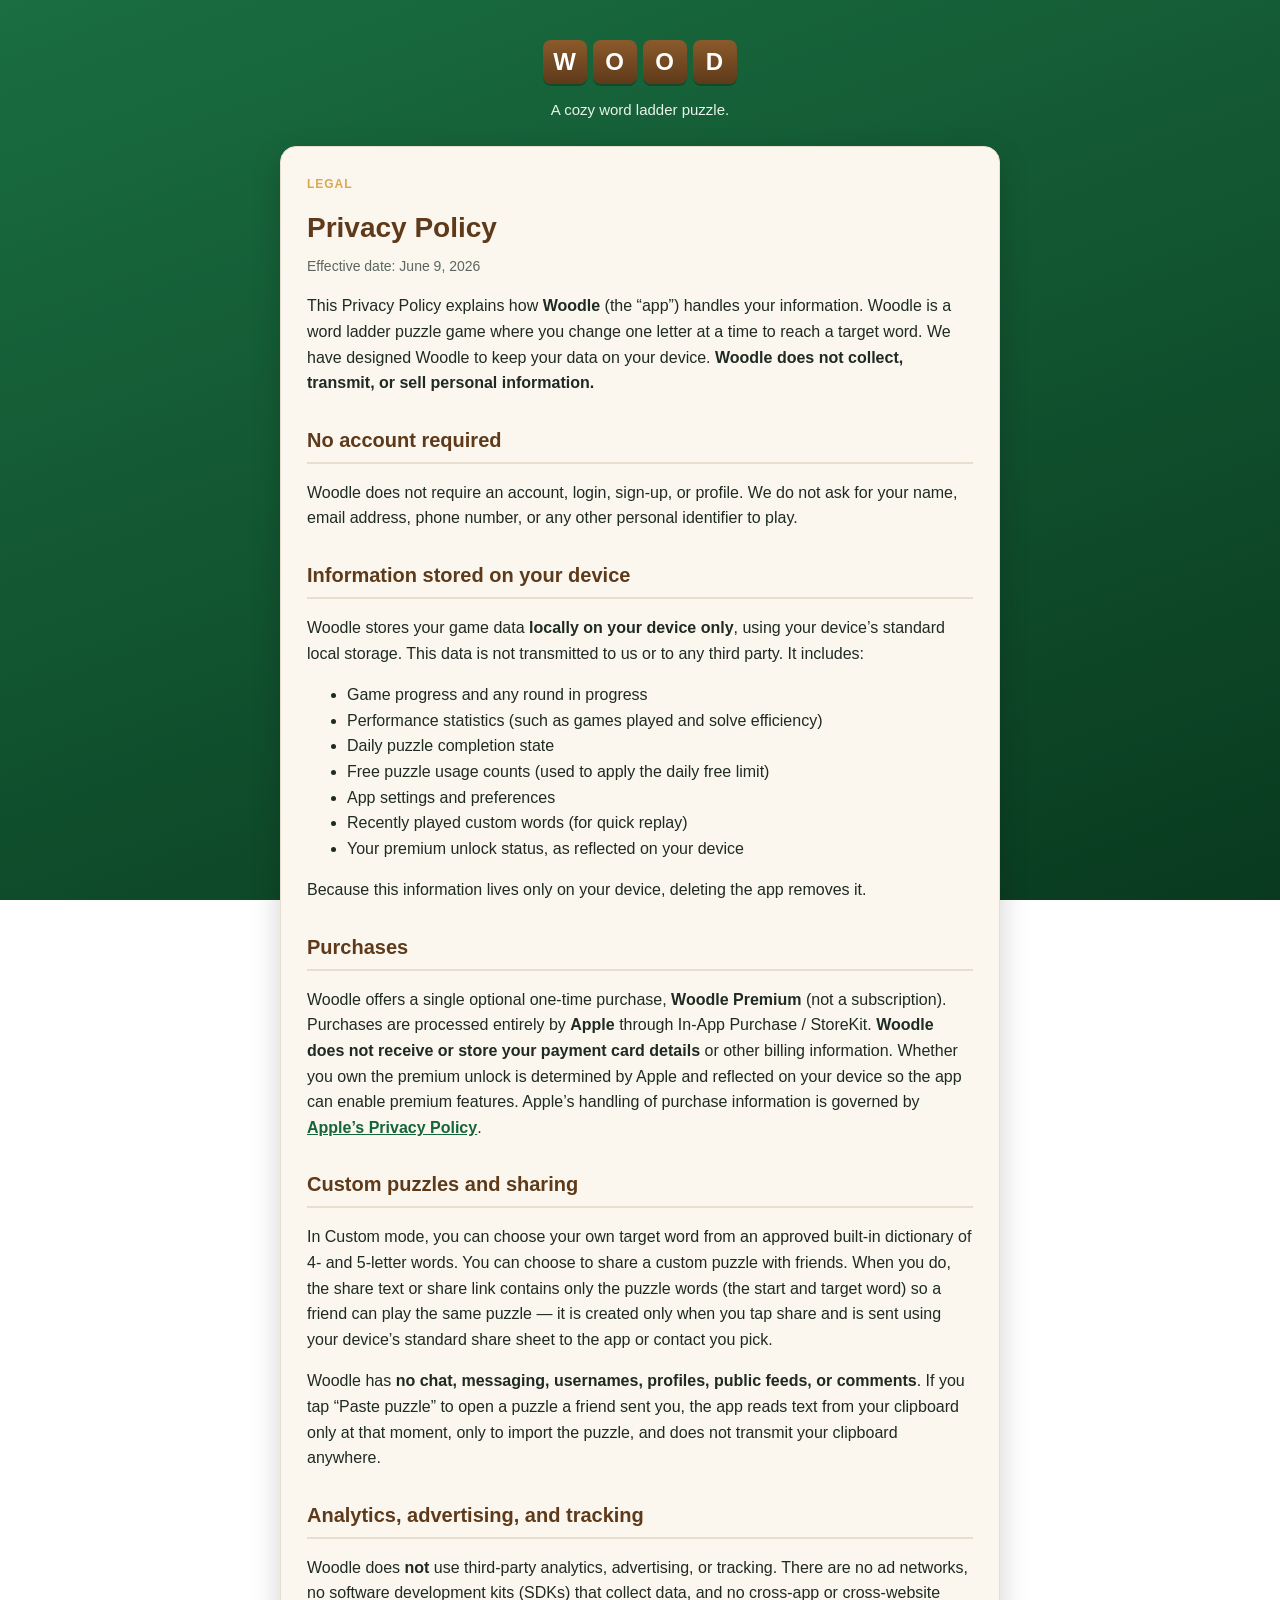
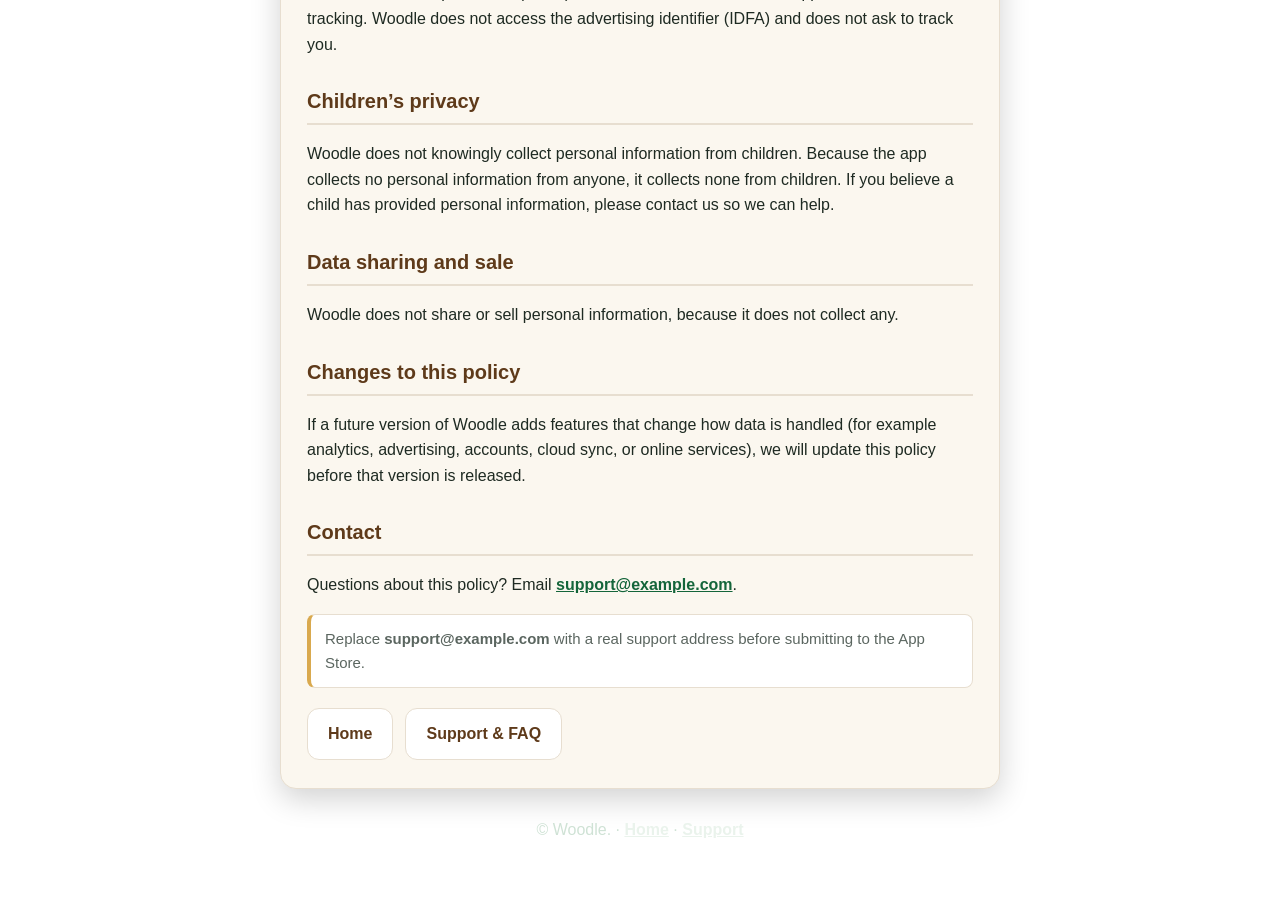
==== privacy.html @ a683119d "Add Woodle support and privacy policy site Co-authored-by: Copilot <223556219+Copilot@users.noreply." ====
<!DOCTYPE html>
<html lang="en">
<head>
  <meta charset="utf-8">
  <meta name="viewport" content="width=device-width, initial-scale=1">
  <title>Woodle — Privacy Policy</title>
  <meta name="description" content="Privacy Policy for the Woodle word ladder puzzle game.">
  <link rel="stylesheet" href="styles.css">
</head>
<body>
  <div class="wrap">
    <header class="brand">
      <div class="tiles" aria-hidden="true">
        <span class="tile">W</span>
        <span class="tile">O</span>
        <span class="tile">O</span>
        <span class="tile">D</span>
      </div>
      <p class="tagline">A cozy word ladder puzzle.</p>
    </header>

    <main class="card">
      <p class="eyebrow">Legal</p>
      <h1>Privacy Policy</h1>
      <p class="updated">Effective date: June 9, 2026</p>

      <p>
        This Privacy Policy explains how <strong>Woodle</strong> (the &ldquo;app&rdquo;)
        handles your information. Woodle is a word ladder puzzle game where you change
        one letter at a time to reach a target word. We have designed Woodle to keep
        your data on your device. <strong>Woodle does not collect, transmit, or sell
        personal information.</strong>
      </p>

      <h2>No account required</h2>
      <p>
        Woodle does not require an account, login, sign-up, or profile. We do not ask
        for your name, email address, phone number, or any other personal identifier
        to play.
      </p>

      <h2>Information stored on your device</h2>
      <p>
        Woodle stores your game data <strong>locally on your device only</strong>,
        using your device&rsquo;s standard local storage. This data is not transmitted
        to us or to any third party. It includes:
      </p>
      <ul>
        <li>Game progress and any round in progress</li>
        <li>Performance statistics (such as games played and solve efficiency)</li>
        <li>Daily puzzle completion state</li>
        <li>Free puzzle usage counts (used to apply the daily free limit)</li>
        <li>App settings and preferences</li>
        <li>Recently played custom words (for quick replay)</li>
        <li>Your premium unlock status, as reflected on your device</li>
      </ul>
      <p>
        Because this information lives only on your device, deleting the app removes it.
      </p>

      <h2>Purchases</h2>
      <p>
        Woodle offers a single optional one-time purchase, <strong>Woodle Premium</strong>
        (not a subscription). Purchases are processed entirely by <strong>Apple</strong>
        through In-App Purchase / StoreKit. <strong>Woodle does not receive or store your
        payment card details</strong> or other billing information. Whether you own the
        premium unlock is determined by Apple and reflected on your device so the app can
        enable premium features. Apple&rsquo;s handling of purchase information is governed
        by <a href="https://www.apple.com/legal/privacy/">Apple&rsquo;s Privacy Policy</a>.
      </p>

      <h2>Custom puzzles and sharing</h2>
      <p>
        In Custom mode, you can choose your own target word from an approved built-in
        dictionary of 4- and 5-letter words. You can choose to share a custom puzzle with
        friends. When you do, the share text or share link contains only the puzzle words
        (the start and target word) so a friend can play the same puzzle — it is created
        only when you tap share and is sent using your device&rsquo;s standard share sheet
        to the app or contact you pick.
      </p>
      <p>
        Woodle has <strong>no chat, messaging, usernames, profiles, public feeds, or
        comments</strong>. If you tap &ldquo;Paste puzzle&rdquo; to open a puzzle a friend
        sent you, the app reads text from your clipboard only at that moment, only to
        import the puzzle, and does not transmit your clipboard anywhere.
      </p>

      <h2>Analytics, advertising, and tracking</h2>
      <p>
        Woodle does <strong>not</strong> use third-party analytics, advertising, or
        tracking. There are no ad networks, no software development kits (SDKs) that
        collect data, and no cross-app or cross-website tracking. Woodle does not access
        the advertising identifier (IDFA) and does not ask to track you.
      </p>

      <h2>Children&rsquo;s privacy</h2>
      <p>
        Woodle does not knowingly collect personal information from children. Because the
        app collects no personal information from anyone, it collects none from children.
        If you believe a child has provided personal information, please contact us so we
        can help.
      </p>

      <h2>Data sharing and sale</h2>
      <p>
        Woodle does not share or sell personal information, because it does not collect
        any.
      </p>

      <h2>Changes to this policy</h2>
      <p>
        If a future version of Woodle adds features that change how data is handled (for
        example analytics, advertising, accounts, cloud sync, or online services), we will
        update this policy before that version is released.
      </p>

      <h2>Contact</h2>
      <p>
        Questions about this policy? Email
        <a href="mailto:support@example.com">support@example.com</a>.
      </p>

      <p class="note">
        Replace <strong>support@example.com</strong> with a real support address before
        submitting to the App Store.
      </p>

      <div class="links">
        <a class="btn secondary" href="index.html">Home</a>
        <a class="btn secondary" href="support.html">Support &amp; FAQ</a>
      </div>
    </main>

    <footer>
      <p>&copy; Woodle. &middot; <a href="index.html">Home</a> &middot; <a href="support.html">Support</a></p>
    </footer>
  </div>
</body>
</html>
---- styles.css ----
/* Woodle support site — plain CSS, no external dependencies, no trackers. */

:root {
  --felt-top: #1a6e41;
  --felt-bottom: #093a1f;
  --wood: #8b5a2b;
  --wood-dark: #5e3a1a;
  --gold: #d9a94e;
  --paper: #fbf7ef;
  --ink: #1e2a22;
  --muted: #5b6660;
  --line: #e7ded0;
}

* { box-sizing: border-box; }

html { -webkit-text-size-adjust: 100%; }

body {
  margin: 0;
  min-height: 100vh;
  font-family: -apple-system, BlinkMacSystemFont, "Segoe UI", Roboto, Helvetica, Arial, sans-serif;
  line-height: 1.6;
  color: var(--ink);
  background: linear-gradient(160deg, var(--felt-top) 0%, var(--felt-bottom) 100%);
  background-attachment: fixed;
  padding: 24px 16px 48px;
}

.wrap {
  max-width: 720px;
  margin: 0 auto;
}

/* Brand header */
.brand {
  text-align: center;
  padding: 16px 0 24px;
}

.brand .tiles {
  display: inline-flex;
  gap: 6px;
}

.brand .tile {
  width: 44px;
  height: 44px;
  display: grid;
  place-items: center;
  border-radius: 8px;
  background: linear-gradient(180deg, var(--wood) 0%, var(--wood-dark) 100%);
  color: #fff;
  font-weight: 800;
  font-size: 24px;
  letter-spacing: 1px;
  box-shadow: 0 2px 0 rgba(0, 0, 0, 0.25);
}

.brand .tagline {
  margin: 14px 0 0;
  color: #eaf3ec;
  font-size: 15px;
}

/* Card */
.card {
  background: var(--paper);
  border: 1px solid var(--line);
  border-radius: 16px;
  padding: 28px 26px;
  box-shadow: 0 10px 30px rgba(0, 0, 0, 0.18);
}

.card + .card { margin-top: 20px; }

h1 {
  margin: 0 0 4px;
  font-size: 28px;
  color: var(--wood-dark);
}

h2 {
  margin: 28px 0 8px;
  font-size: 20px;
  color: var(--wood-dark);
  border-bottom: 2px solid var(--line);
  padding-bottom: 6px;
}

h3 { margin: 18px 0 4px; font-size: 17px; color: var(--ink); }

p, li { font-size: 16px; }

.eyebrow {
  text-transform: uppercase;
  letter-spacing: 0.08em;
  font-size: 12px;
  font-weight: 700;
  color: var(--gold);
  margin: 0 0 12px;
}

.updated { color: var(--muted); font-size: 14px; margin-top: 0; }

a { color: #14653a; font-weight: 600; }
a:hover { color: var(--wood-dark); }

/* Button-style links */
.links {
  display: flex;
  flex-wrap: wrap;
  gap: 12px;
  margin-top: 20px;
}

.btn {
  display: inline-block;
  text-decoration: none;
  font-weight: 700;
  padding: 12px 20px;
  border-radius: 12px;
  background: linear-gradient(180deg, var(--wood) 0%, var(--wood-dark) 100%);
  color: #fff;
  border: 1px solid rgba(0, 0, 0, 0.15);
}

.btn.secondary {
  background: #fff;
  color: var(--wood-dark);
  border: 1px solid var(--line);
}

.btn:hover { color: #fff; opacity: 0.95; }
.btn.secondary:hover { color: var(--wood-dark); }

/* FAQ */
.faq h3 { color: var(--wood-dark); }
.faq p { margin-top: 4px; }

.note {
  background: #fff;
  border: 1px solid var(--line);
  border-left: 4px solid var(--gold);
  border-radius: 8px;
  padding: 12px 14px;
  font-size: 15px;
  color: var(--muted);
}

footer {
  text-align: center;
  color: #cfe2d5;
  font-size: 13px;
  margin-top: 28px;
}

footer a { color: #eaf3ec; }
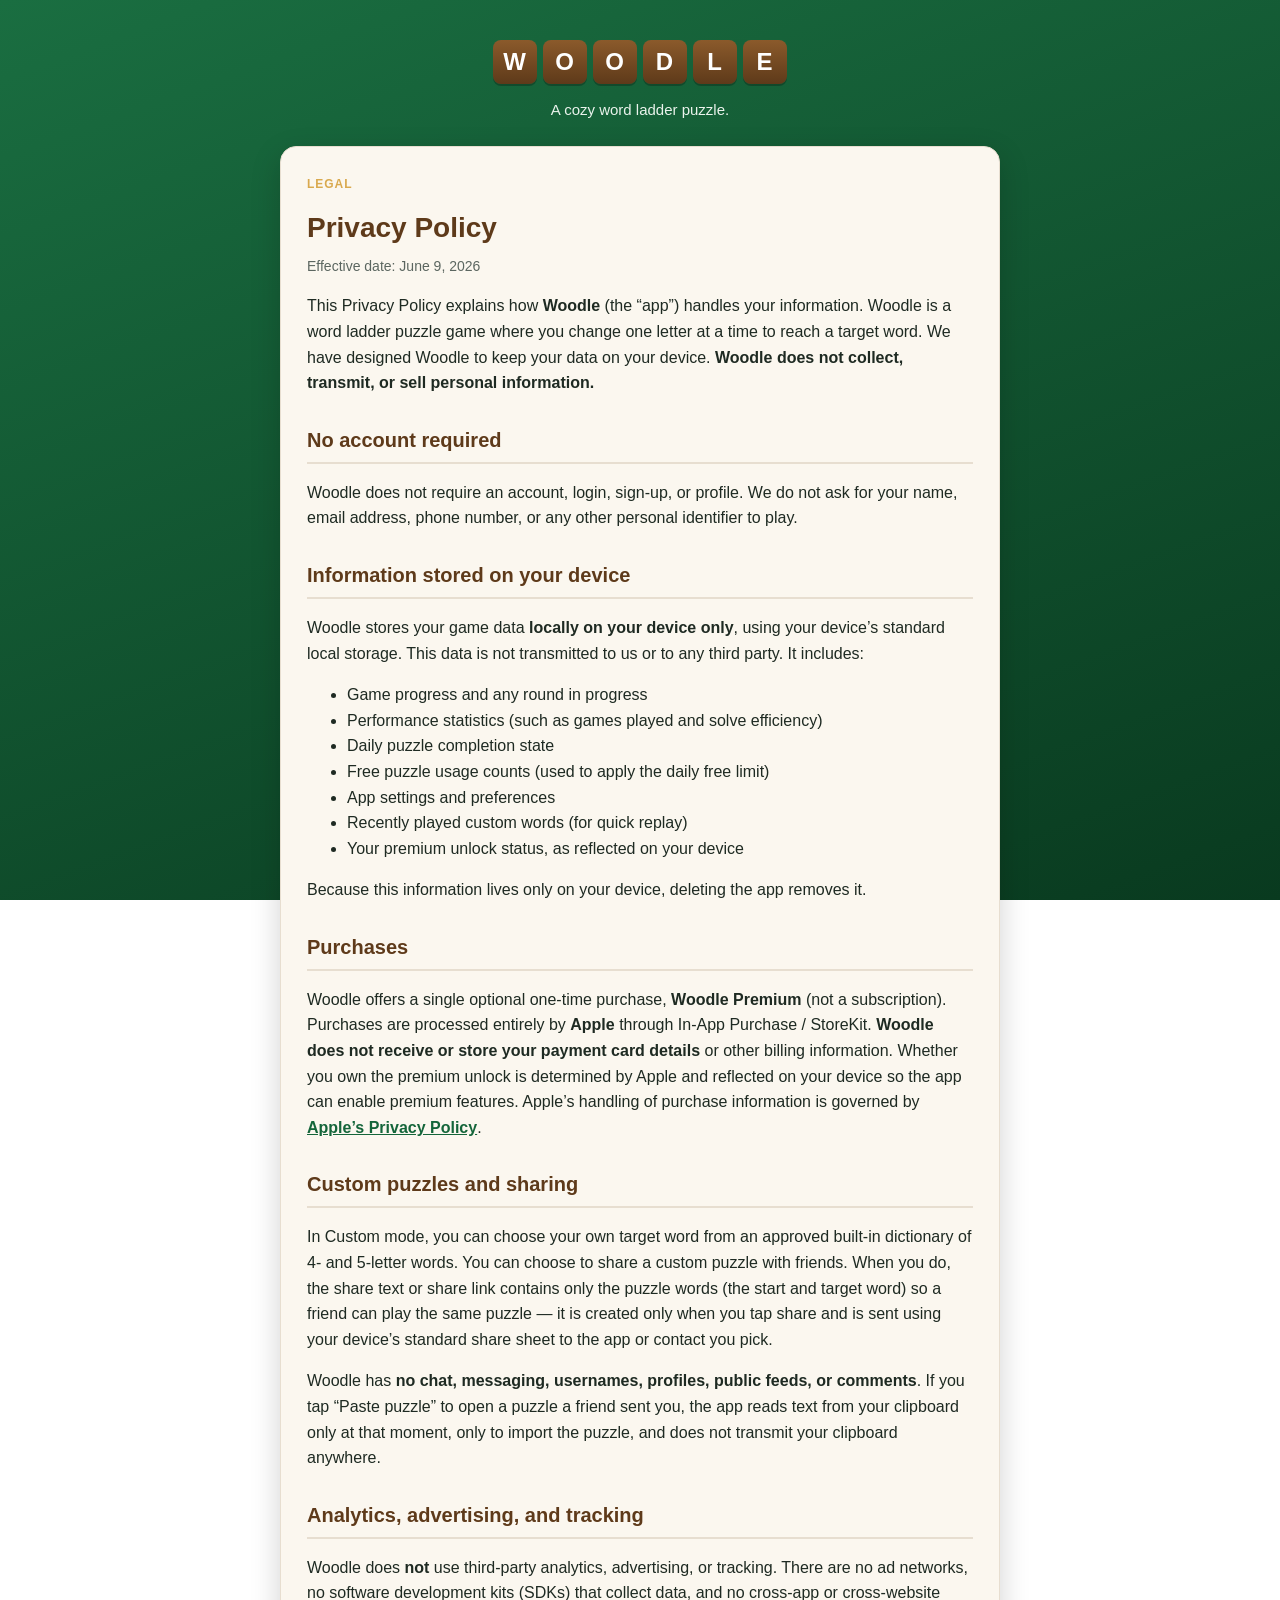
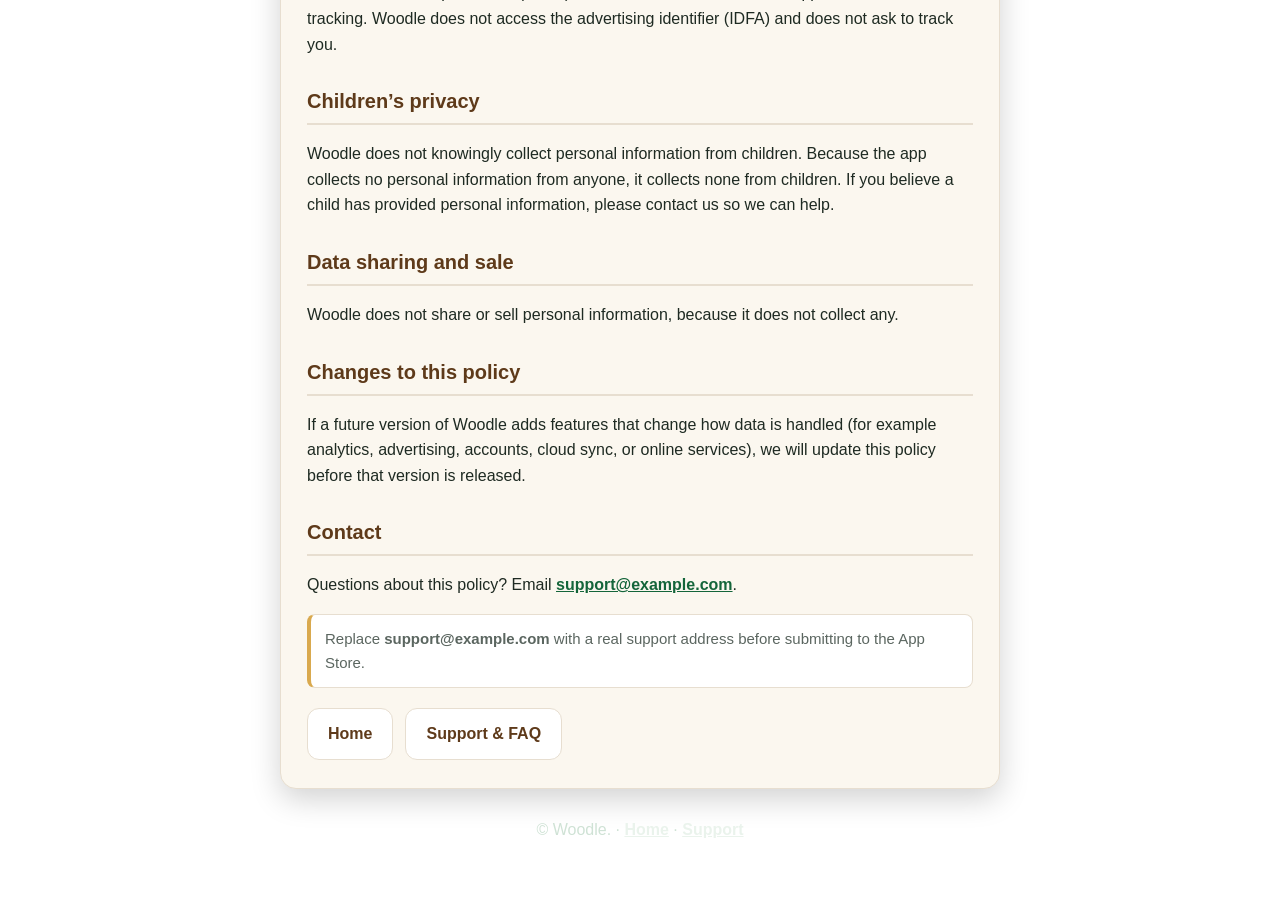
==== commit cd26c514: "Fix support site wordmark: WOOD -> WOODLE Co-authored-by: Copilot <223556219+Copilot@users.noreply.g" ====
--- a/privacy.html
+++ b/privacy.html
@@ -15,6 +15,8 @@
         <span class="tile">O</span>
         <span class="tile">O</span>
         <span class="tile">D</span>
+        <span class="tile">L</span>
+        <span class="tile">E</span>
       </div>
       <p class="tagline">A cozy word ladder puzzle.</p>
     </header>
--- a/styles.css
+++ b/styles.css
@@ -156,3 +156,12 @@
 }
 
 footer a { color: #eaf3ec; }
+
+/* Keep the 6-tile WOODLE wordmark from overflowing on small phones. */
+@media (max-width: 380px) {
+  .brand .tile {
+    width: 38px;
+    height: 38px;
+    font-size: 20px;
+  }
+}
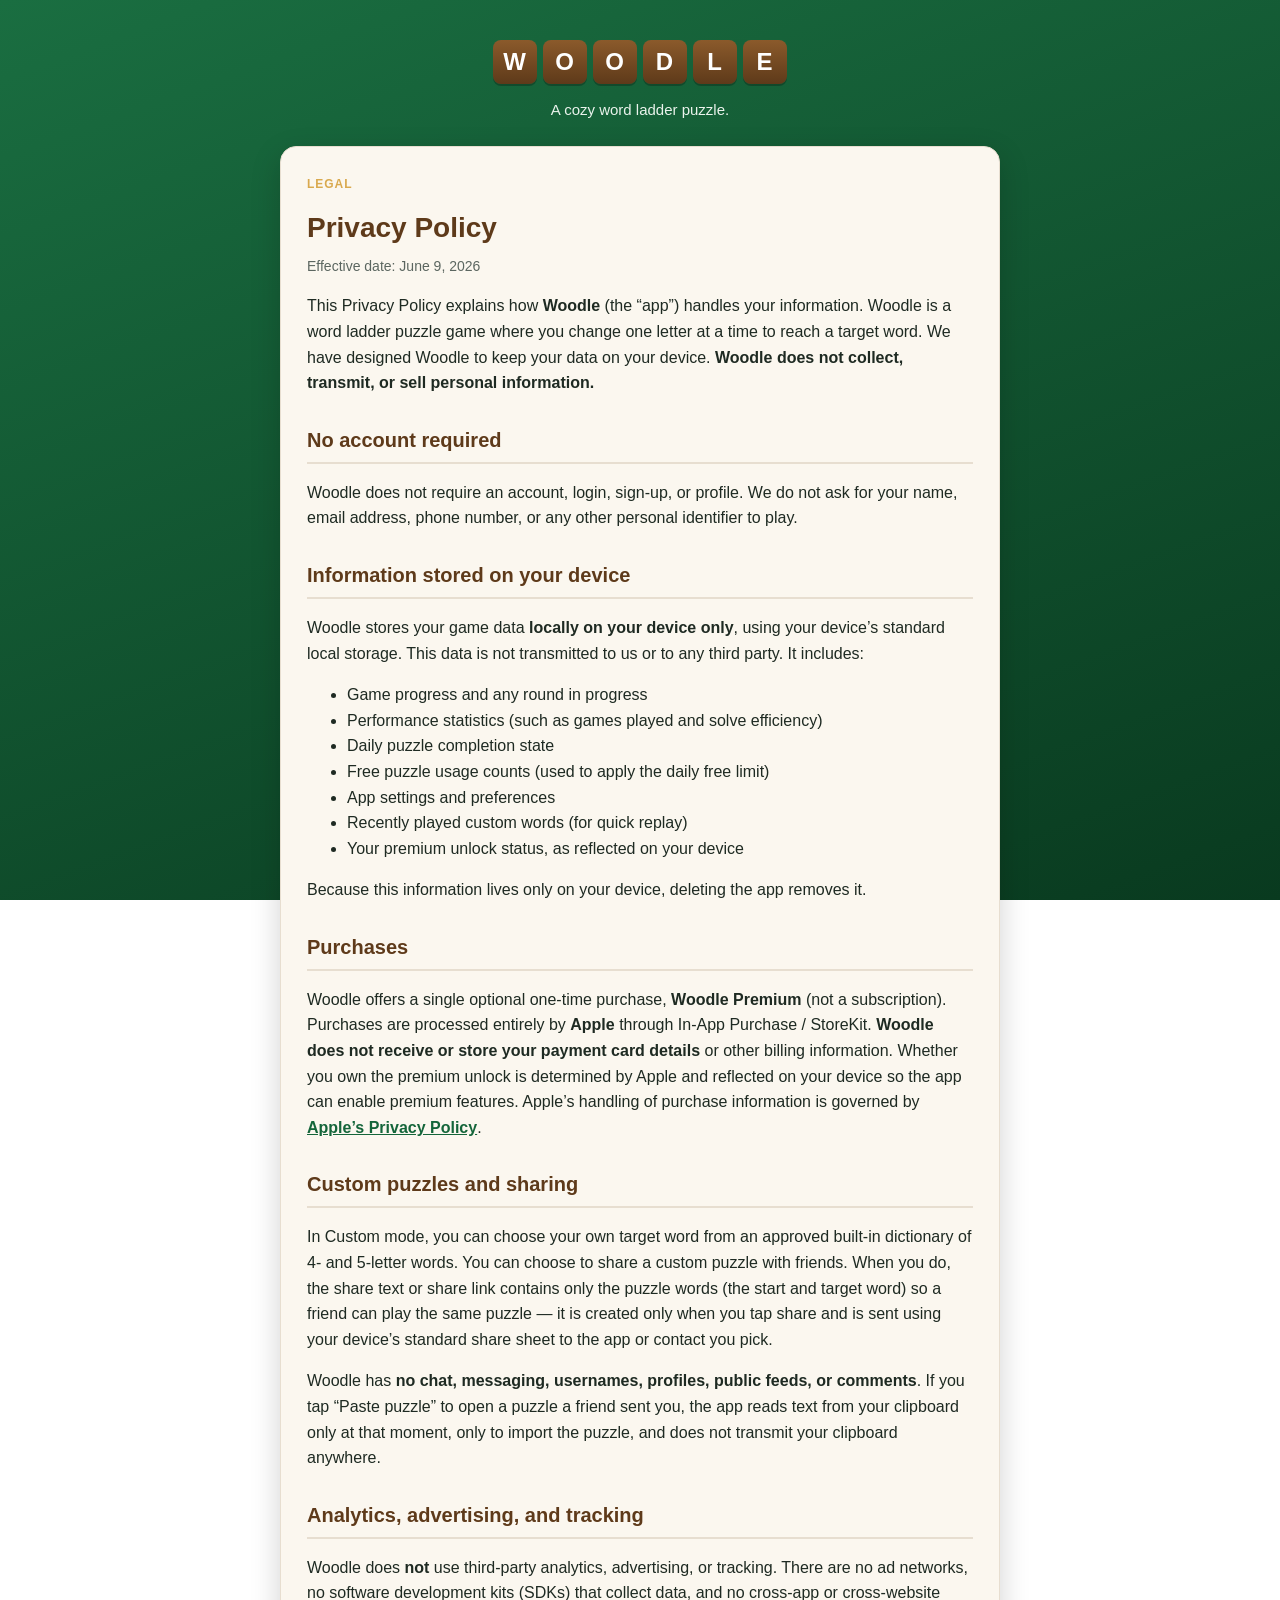
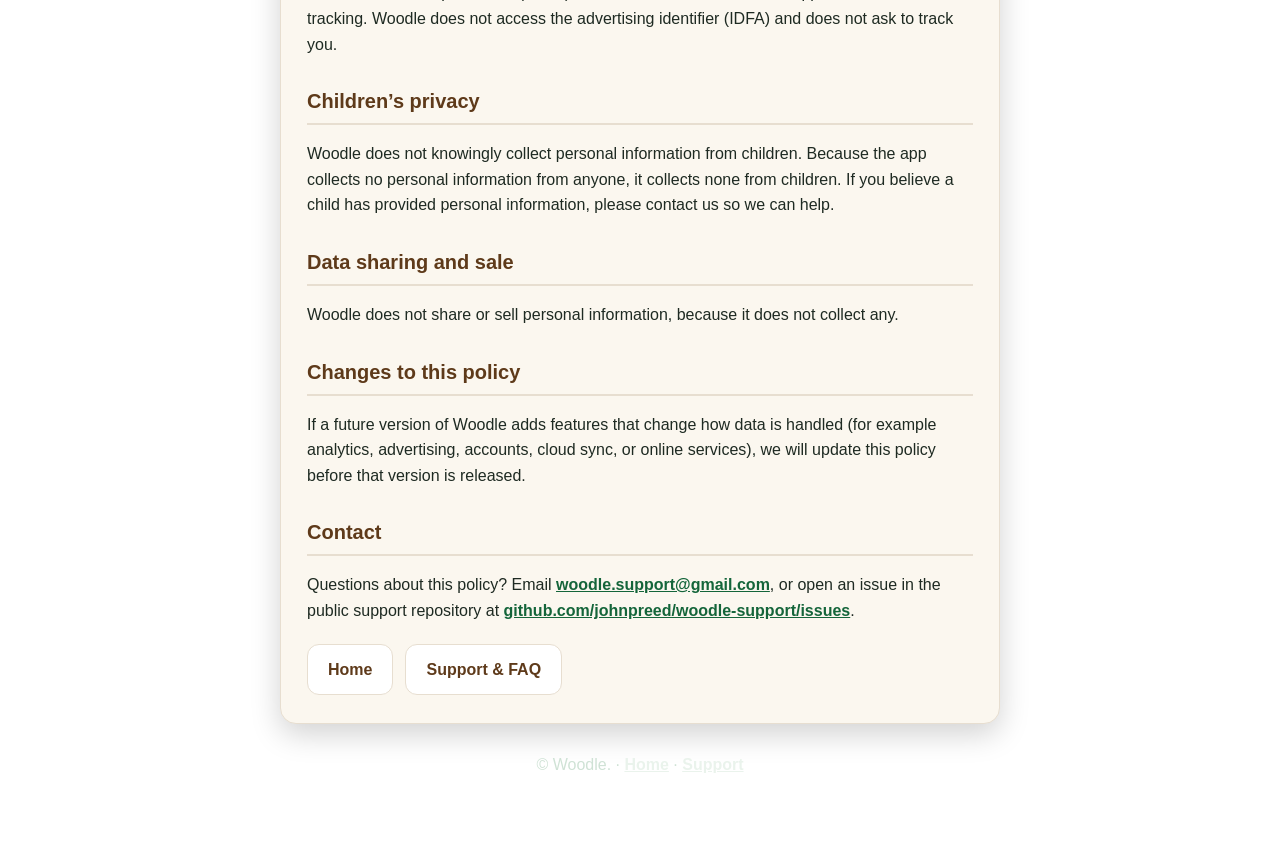
==== commit 1e2e00d2: "Set support email and add GitHub issues reporting option Co-authored-by: Copilot <223556219+Copilot@" ====
--- a/privacy.html
+++ b/privacy.html
@@ -119,12 +119,9 @@
       <h2>Contact</h2>
       <p>
         Questions about this policy? Email
-        <a href="mailto:support@example.com">support@example.com</a>.
-      </p>
-
-      <p class="note">
-        Replace <strong>support@example.com</strong> with a real support address before
-        submitting to the App Store.
+        <a href="mailto:woodle.support@gmail.com">woodle.support@gmail.com</a>, or open an
+        issue in the public support repository at
+        <a href="https://github.com/johnpreed/woodle-support/issues">github.com/johnpreed/woodle-support/issues</a>.
       </p>
 
       <div class="links">
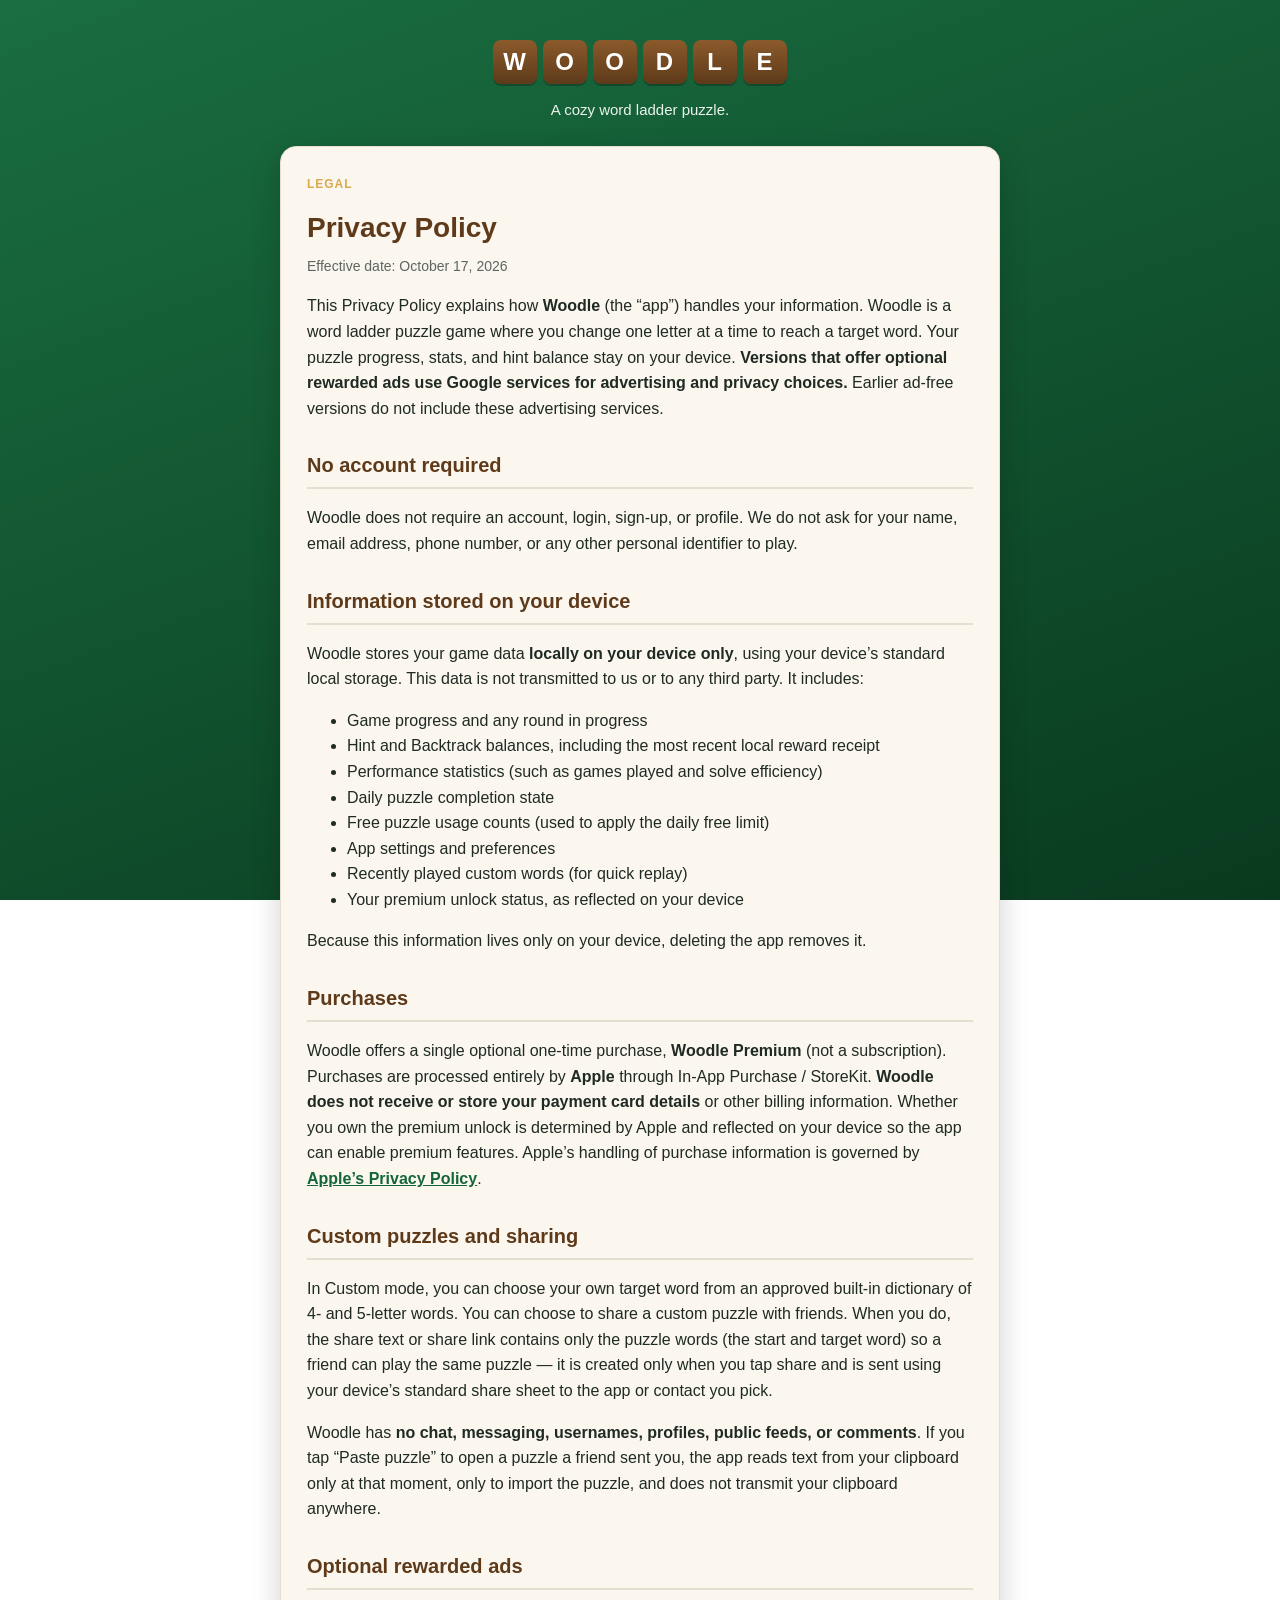
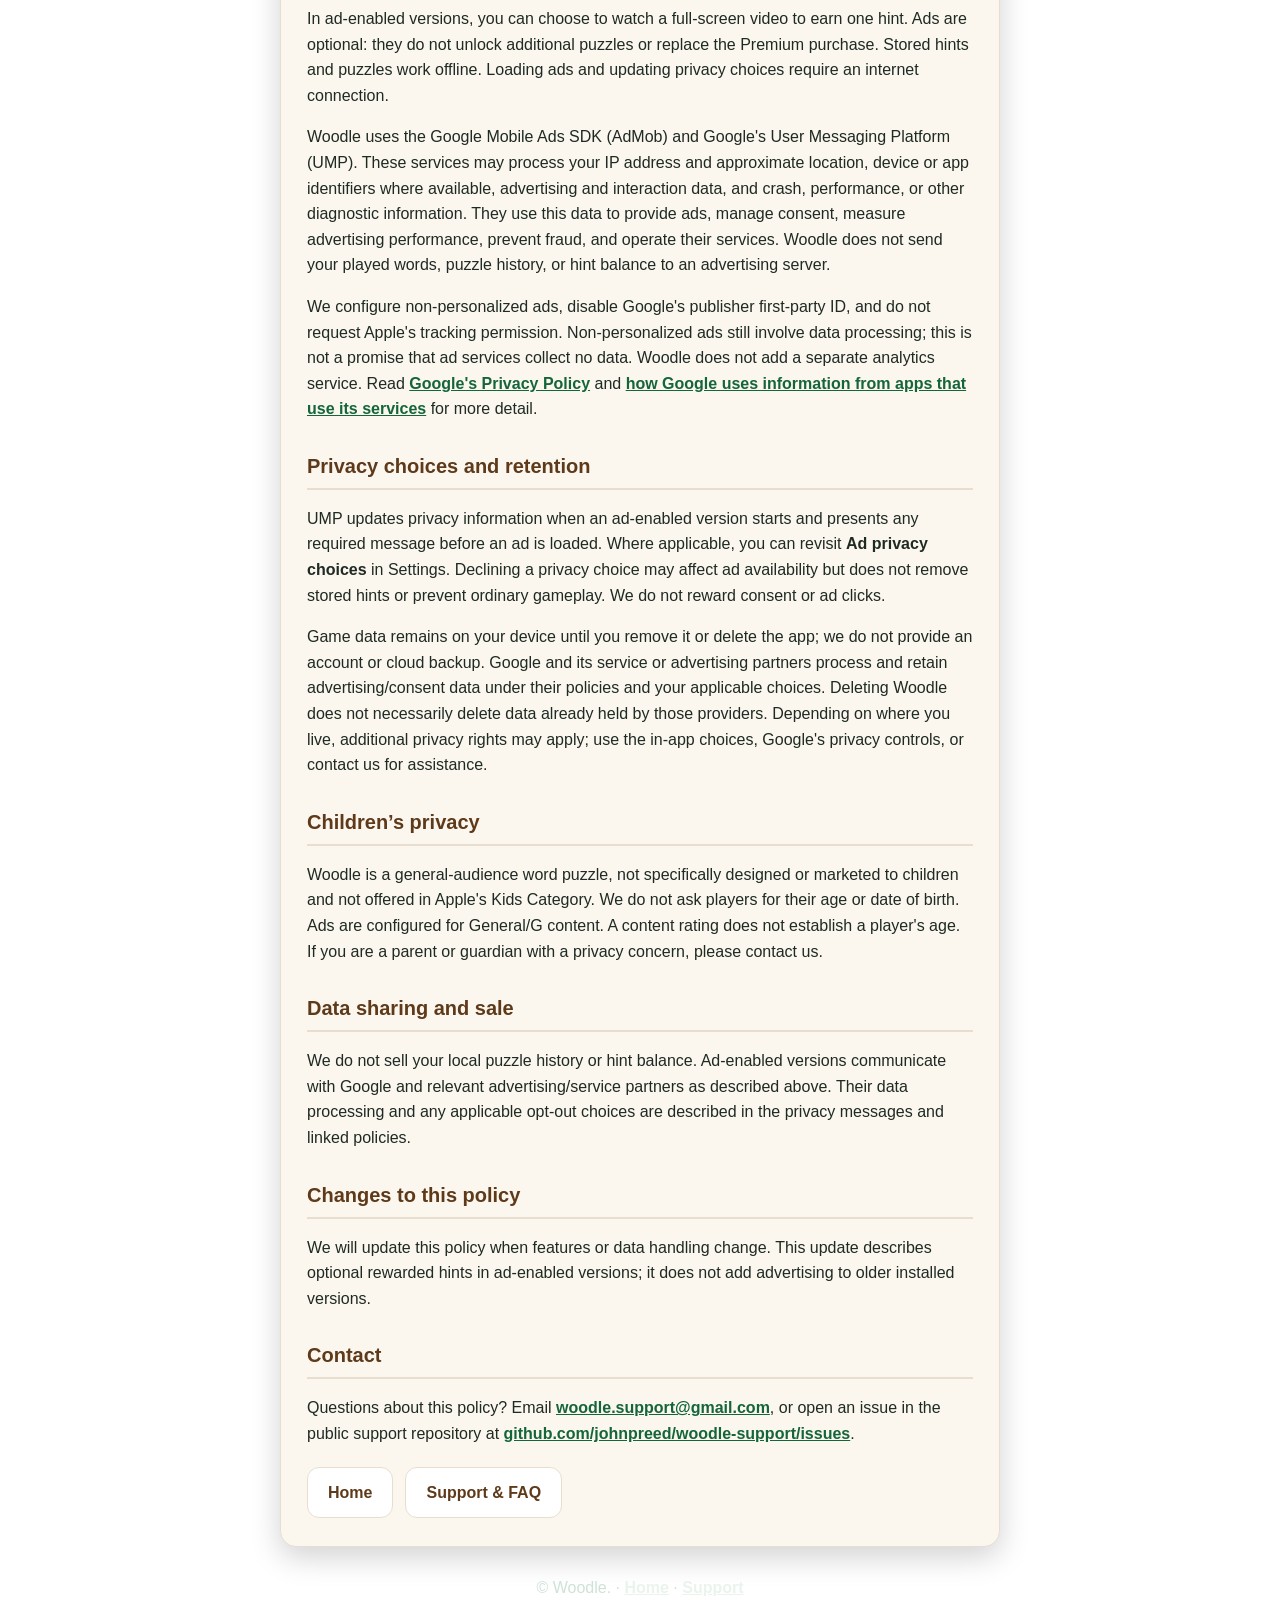
==== commit ccbccf07: "Document optional rewarded hints and advertising privacy Co-authored-by: Copilot <223556219+Copilot@" ====
--- a/privacy.html
+++ b/privacy.html
@@ -24,14 +24,15 @@
     <main class="card">
       <p class="eyebrow">Legal</p>
       <h1>Privacy Policy</h1>
-      <p class="updated">Effective date: June 9, 2026</p>
+      <p class="updated">Effective date: October 17, 2026</p>
 
       <p>
         This Privacy Policy explains how <strong>Woodle</strong> (the &ldquo;app&rdquo;)
         handles your information. Woodle is a word ladder puzzle game where you change
-        one letter at a time to reach a target word. We have designed Woodle to keep
-        your data on your device. <strong>Woodle does not collect, transmit, or sell
-        personal information.</strong>
+        one letter at a time to reach a target word. Your puzzle progress, stats,
+        and hint balance stay on your device. <strong>Versions that offer optional
+        rewarded ads use Google services for advertising and privacy choices.</strong>
+        Earlier ad-free versions do not include these advertising services.
       </p>
 
       <h2>No account required</h2>
@@ -49,6 +50,7 @@
       </p>
       <ul>
         <li>Game progress and any round in progress</li>
+        <li>Hint and Backtrack balances, including the most recent local reward receipt</li>
         <li>Performance statistics (such as games played and solve efficiency)</li>
         <li>Daily puzzle completion state</li>
         <li>Free puzzle usage counts (used to apply the daily free limit)</li>
@@ -87,33 +89,72 @@
         import the puzzle, and does not transmit your clipboard anywhere.
       </p>
 
-      <h2>Analytics, advertising, and tracking</h2>
+      <h2>Optional rewarded ads</h2>
       <p>
-        Woodle does <strong>not</strong> use third-party analytics, advertising, or
-        tracking. There are no ad networks, no software development kits (SDKs) that
-        collect data, and no cross-app or cross-website tracking. Woodle does not access
-        the advertising identifier (IDFA) and does not ask to track you.
+        In ad-enabled versions, you can choose to watch a full-screen video to earn
+        one hint. Ads are optional: they do not unlock additional puzzles or replace
+        the Premium purchase. Stored hints and puzzles work offline. Loading ads
+        and updating privacy choices require an internet connection.
+      </p>
+      <p>
+        Woodle uses the Google Mobile Ads SDK (AdMob) and Google's User Messaging
+        Platform (UMP). These services may process your IP address and approximate
+        location, device or app identifiers where available, advertising and
+        interaction data, and crash, performance, or other diagnostic information.
+        They use this data to provide ads, manage consent, measure advertising
+        performance, prevent fraud, and operate their services. Woodle does not
+        send your played words, puzzle history, or hint balance to an advertising server.
+      </p>
+      <p>
+        We configure non-personalized ads, disable Google's publisher first-party
+        ID, and do not request Apple's tracking permission. Non-personalized ads
+        still involve data processing; this is not a promise that ad services
+        collect no data. Woodle does not add a separate analytics service.
+        Read <a href="https://policies.google.com/privacy">Google's Privacy Policy</a>
+        and <a href="https://policies.google.com/technologies/partner-sites">how
+        Google uses information from apps that use its services</a> for more detail.
+      </p>
+
+      <h2>Privacy choices and retention</h2>
+      <p>
+        UMP updates privacy information when an ad-enabled version starts and
+        presents any required message before an ad is loaded. Where applicable,
+        you can revisit <strong>Ad privacy choices</strong> in Settings. Declining
+        a privacy choice may affect ad availability but does not remove stored
+        hints or prevent ordinary gameplay. We do not reward consent or ad clicks.
+      </p>
+      <p>
+        Game data remains on your device until you remove it or delete the app;
+        we do not provide an account or cloud backup. Google and its service or
+        advertising partners process and retain advertising/consent data under
+        their policies and your applicable choices. Deleting Woodle does not
+        necessarily delete data already held by those providers. Depending on
+        where you live, additional privacy rights may apply; use the in-app
+        choices, Google's privacy controls, or contact us for assistance.
       </p>
 
       <h2>Children&rsquo;s privacy</h2>
       <p>
-        Woodle does not knowingly collect personal information from children. Because the
-        app collects no personal information from anyone, it collects none from children.
-        If you believe a child has provided personal information, please contact us so we
-        can help.
+        Woodle is a general-audience word puzzle, not specifically designed or
+        marketed to children and not offered in Apple's Kids Category. We do not
+        ask players for their age or date of birth. Ads are configured for
+        General/G content. A content rating does not establish a player's age.
+        If you are a parent or guardian with a privacy concern, please contact us.
       </p>
 
       <h2>Data sharing and sale</h2>
       <p>
-        Woodle does not share or sell personal information, because it does not collect
-        any.
+        We do not sell your local puzzle history or hint balance. Ad-enabled
+        versions communicate with Google and relevant advertising/service partners
+        as described above. Their data processing and any applicable opt-out
+        choices are described in the privacy messages and linked policies.
       </p>
 
       <h2>Changes to this policy</h2>
       <p>
-        If a future version of Woodle adds features that change how data is handled (for
-        example analytics, advertising, accounts, cloud sync, or online services), we will
-        update this policy before that version is released.
+        We will update this policy when features or data handling change. This
+        update describes optional rewarded hints in ad-enabled versions; it does
+        not add advertising to older installed versions.
       </p>
 
       <h2>Contact</h2>
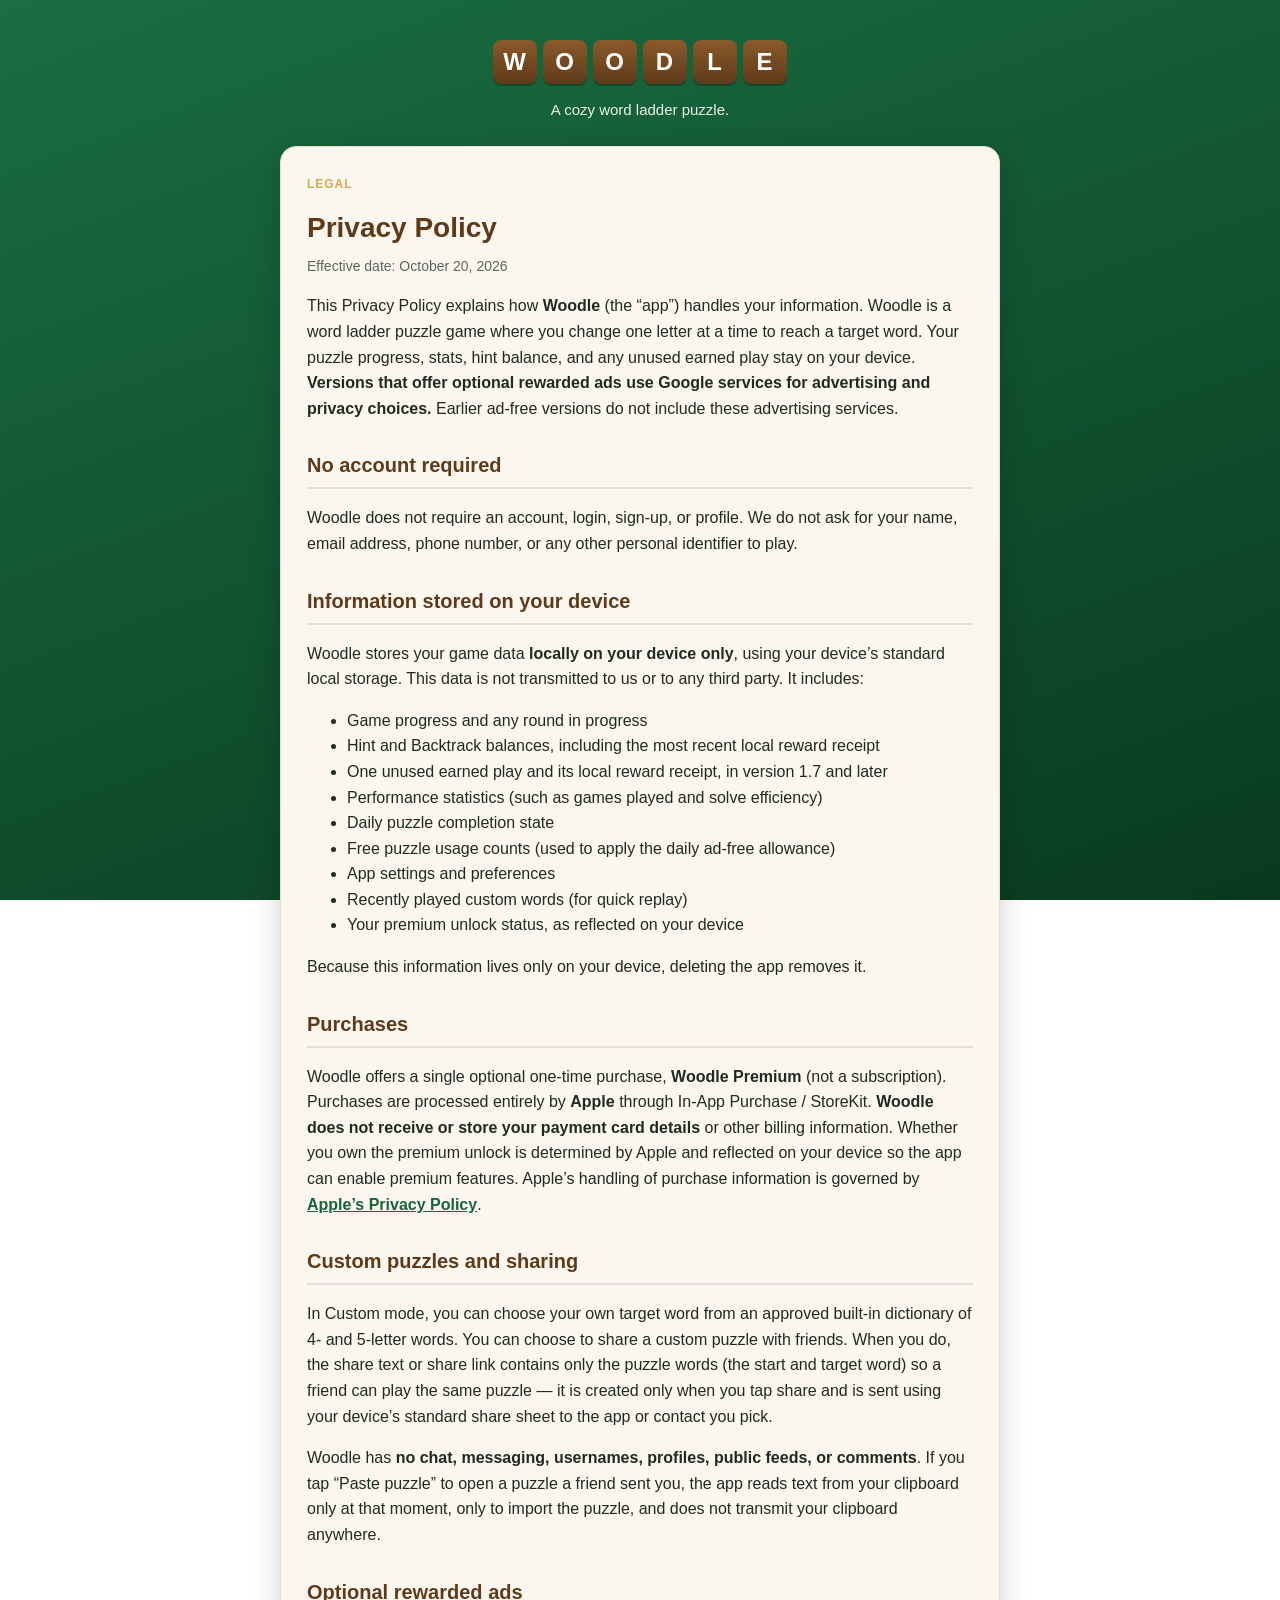
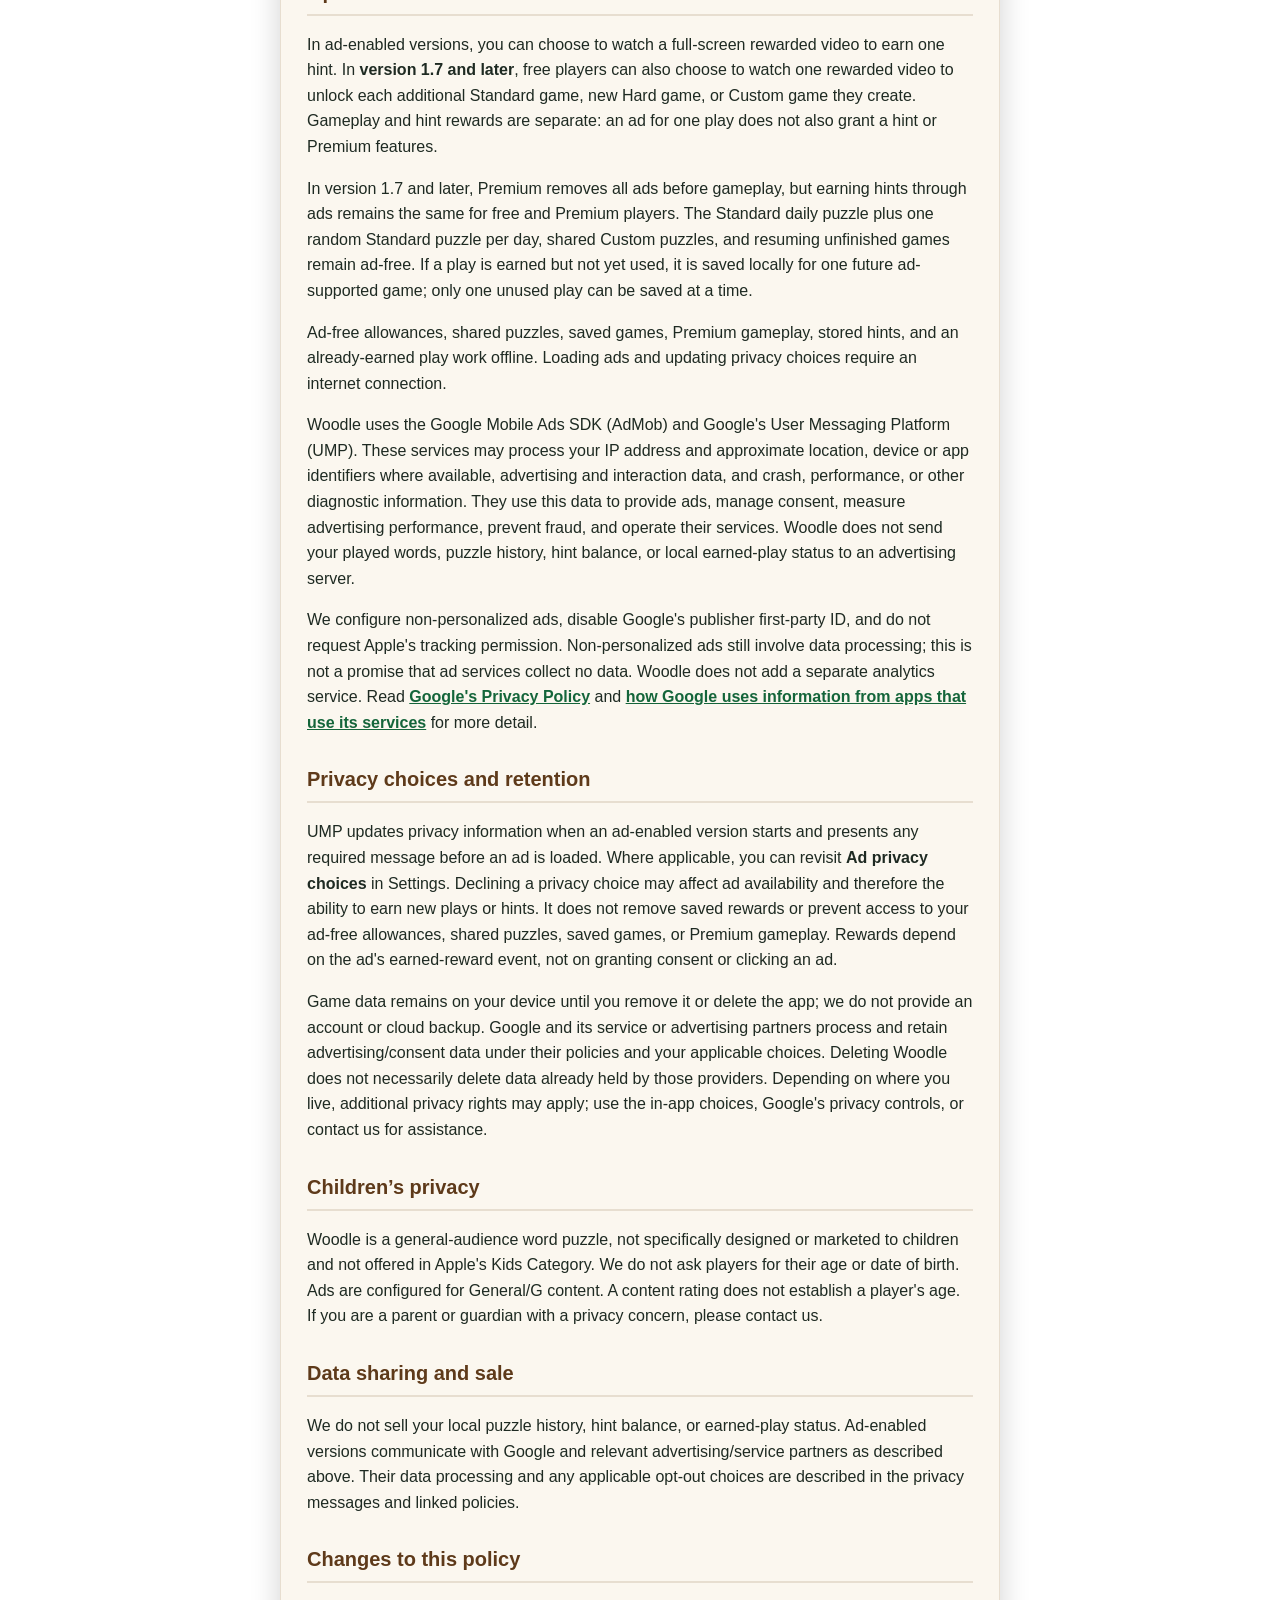
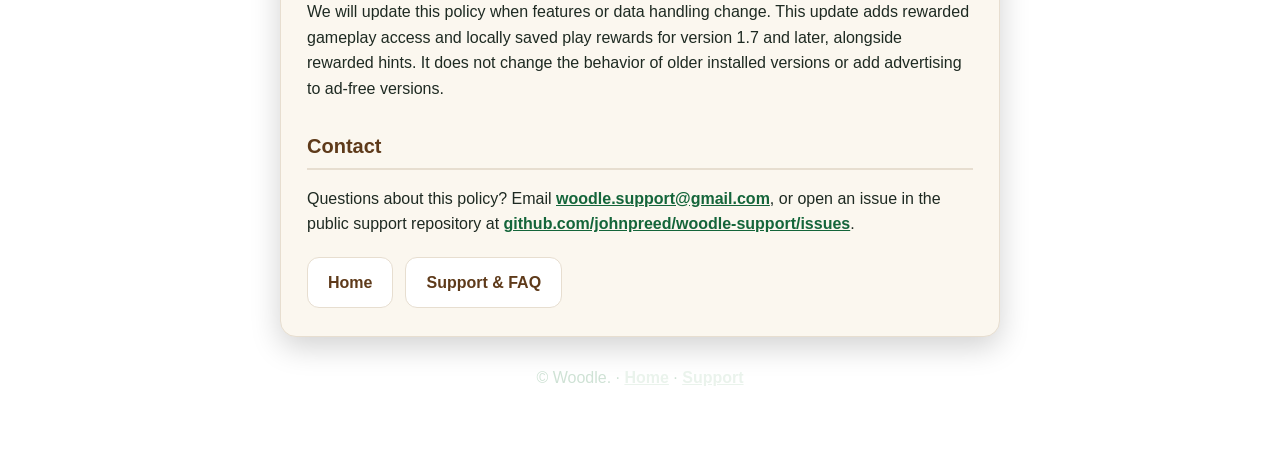
==== commit fa35a17f: "Document Woodle 1.7 rewarded gameplay access Co-authored-by: Copilot <223556219+Copilot@users.norepl" ====
--- a/privacy.html
+++ b/privacy.html
@@ -24,14 +24,15 @@
     <main class="card">
       <p class="eyebrow">Legal</p>
       <h1>Privacy Policy</h1>
-      <p class="updated">Effective date: October 17, 2026</p>
+      <p class="updated">Effective date: October 20, 2026</p>
 
       <p>
         This Privacy Policy explains how <strong>Woodle</strong> (the &ldquo;app&rdquo;)
         handles your information. Woodle is a word ladder puzzle game where you change
         one letter at a time to reach a target word. Your puzzle progress, stats,
-        and hint balance stay on your device. <strong>Versions that offer optional
-        rewarded ads use Google services for advertising and privacy choices.</strong>
+        hint balance, and any unused earned play stay on your device.
+        <strong>Versions that offer optional rewarded ads use Google services
+        for advertising and privacy choices.</strong>
         Earlier ad-free versions do not include these advertising services.
       </p>
 
@@ -51,9 +52,10 @@
       <ul>
         <li>Game progress and any round in progress</li>
         <li>Hint and Backtrack balances, including the most recent local reward receipt</li>
+        <li>One unused earned play and its local reward receipt, in version 1.7 and later</li>
         <li>Performance statistics (such as games played and solve efficiency)</li>
         <li>Daily puzzle completion state</li>
-        <li>Free puzzle usage counts (used to apply the daily free limit)</li>
+        <li>Free puzzle usage counts (used to apply the daily ad-free allowance)</li>
         <li>App settings and preferences</li>
         <li>Recently played custom words (for quick replay)</li>
         <li>Your premium unlock status, as reflected on your device</li>
@@ -91,10 +93,25 @@
 
       <h2>Optional rewarded ads</h2>
       <p>
-        In ad-enabled versions, you can choose to watch a full-screen video to earn
-        one hint. Ads are optional: they do not unlock additional puzzles or replace
-        the Premium purchase. Stored hints and puzzles work offline. Loading ads
-        and updating privacy choices require an internet connection.
+        In ad-enabled versions, you can choose to watch a full-screen rewarded
+        video to earn one hint. In <strong>version 1.7 and later</strong>, free
+        players can also choose to watch one rewarded video to unlock each
+        additional Standard game, new Hard game, or Custom game they create.
+        Gameplay and hint rewards are separate: an ad for one play does not also
+        grant a hint or Premium features.
+      </p>
+      <p>
+        In version 1.7 and later, Premium removes all ads before gameplay, but
+        earning hints through ads remains the same for free and Premium players.
+        The Standard daily puzzle plus one random Standard puzzle per day,
+        shared Custom puzzles, and resuming unfinished games remain ad-free.
+        If a play is earned but not yet used, it is saved locally for one future
+        ad-supported game; only one unused play can be saved at a time.
+      </p>
+      <p>
+        Ad-free allowances, shared puzzles, saved games, Premium gameplay,
+        stored hints, and an already-earned play work offline. Loading ads and
+        updating privacy choices require an internet connection.
       </p>
       <p>
         Woodle uses the Google Mobile Ads SDK (AdMob) and Google's User Messaging
@@ -103,7 +120,8 @@
         interaction data, and crash, performance, or other diagnostic information.
         They use this data to provide ads, manage consent, measure advertising
         performance, prevent fraud, and operate their services. Woodle does not
-        send your played words, puzzle history, or hint balance to an advertising server.
+        send your played words, puzzle history, hint balance, or local earned-play
+        status to an advertising server.
       </p>
       <p>
         We configure non-personalized ads, disable Google's publisher first-party
@@ -120,8 +138,11 @@
         UMP updates privacy information when an ad-enabled version starts and
         presents any required message before an ad is loaded. Where applicable,
         you can revisit <strong>Ad privacy choices</strong> in Settings. Declining
-        a privacy choice may affect ad availability but does not remove stored
-        hints or prevent ordinary gameplay. We do not reward consent or ad clicks.
+        a privacy choice may affect ad availability and therefore the ability
+        to earn new plays or hints. It does not remove saved rewards or prevent
+        access to your ad-free allowances, shared puzzles, saved games, or
+        Premium gameplay. Rewards depend on the ad's earned-reward event, not
+        on granting consent or clicking an ad.
       </p>
       <p>
         Game data remains on your device until you remove it or delete the app;
@@ -144,8 +165,8 @@
 
       <h2>Data sharing and sale</h2>
       <p>
-        We do not sell your local puzzle history or hint balance. Ad-enabled
-        versions communicate with Google and relevant advertising/service partners
+        We do not sell your local puzzle history, hint balance, or earned-play
+        status. Ad-enabled versions communicate with Google and relevant advertising/service partners
         as described above. Their data processing and any applicable opt-out
         choices are described in the privacy messages and linked policies.
       </p>
@@ -153,8 +174,9 @@
       <h2>Changes to this policy</h2>
       <p>
         We will update this policy when features or data handling change. This
-        update describes optional rewarded hints in ad-enabled versions; it does
-        not add advertising to older installed versions.
+        update adds rewarded gameplay access and locally saved play rewards for
+        version 1.7 and later, alongside rewarded hints. It does not change the
+        behavior of older installed versions or add advertising to ad-free versions.
       </p>
 
       <h2>Contact</h2>
